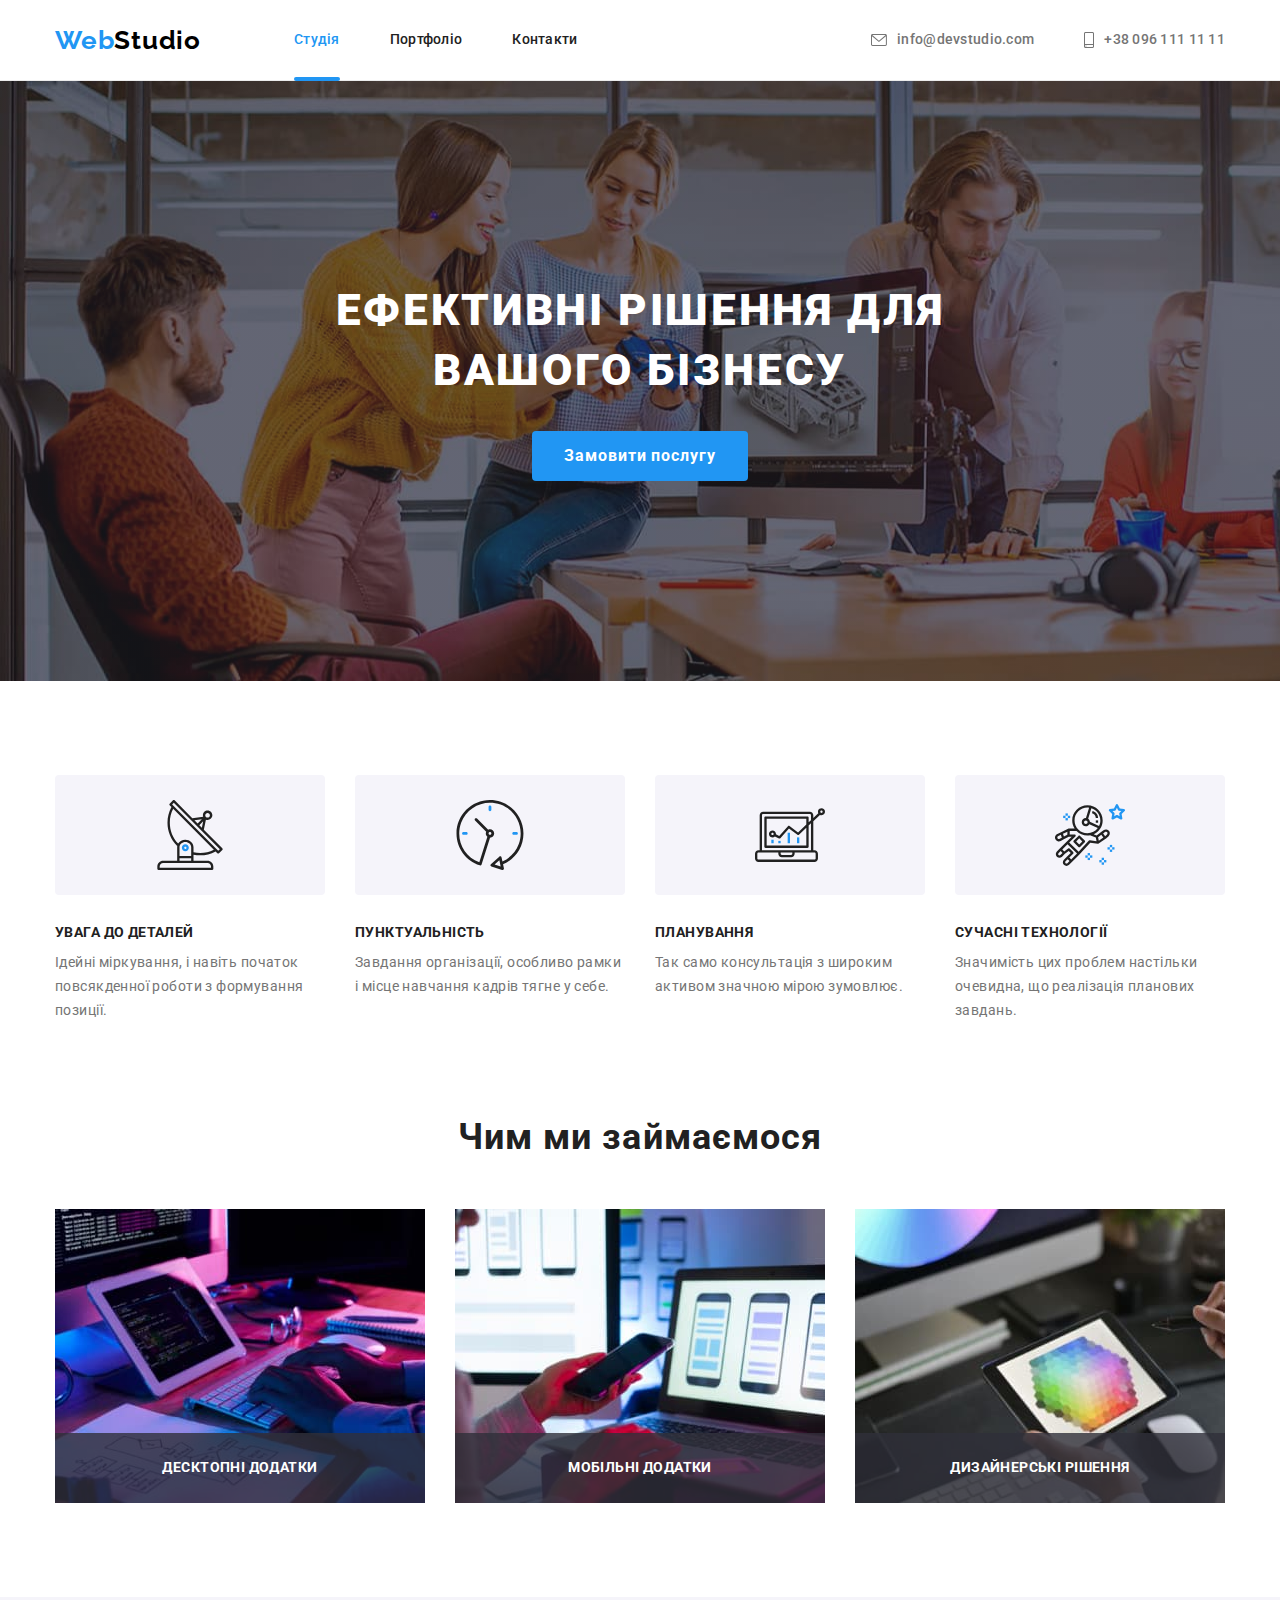
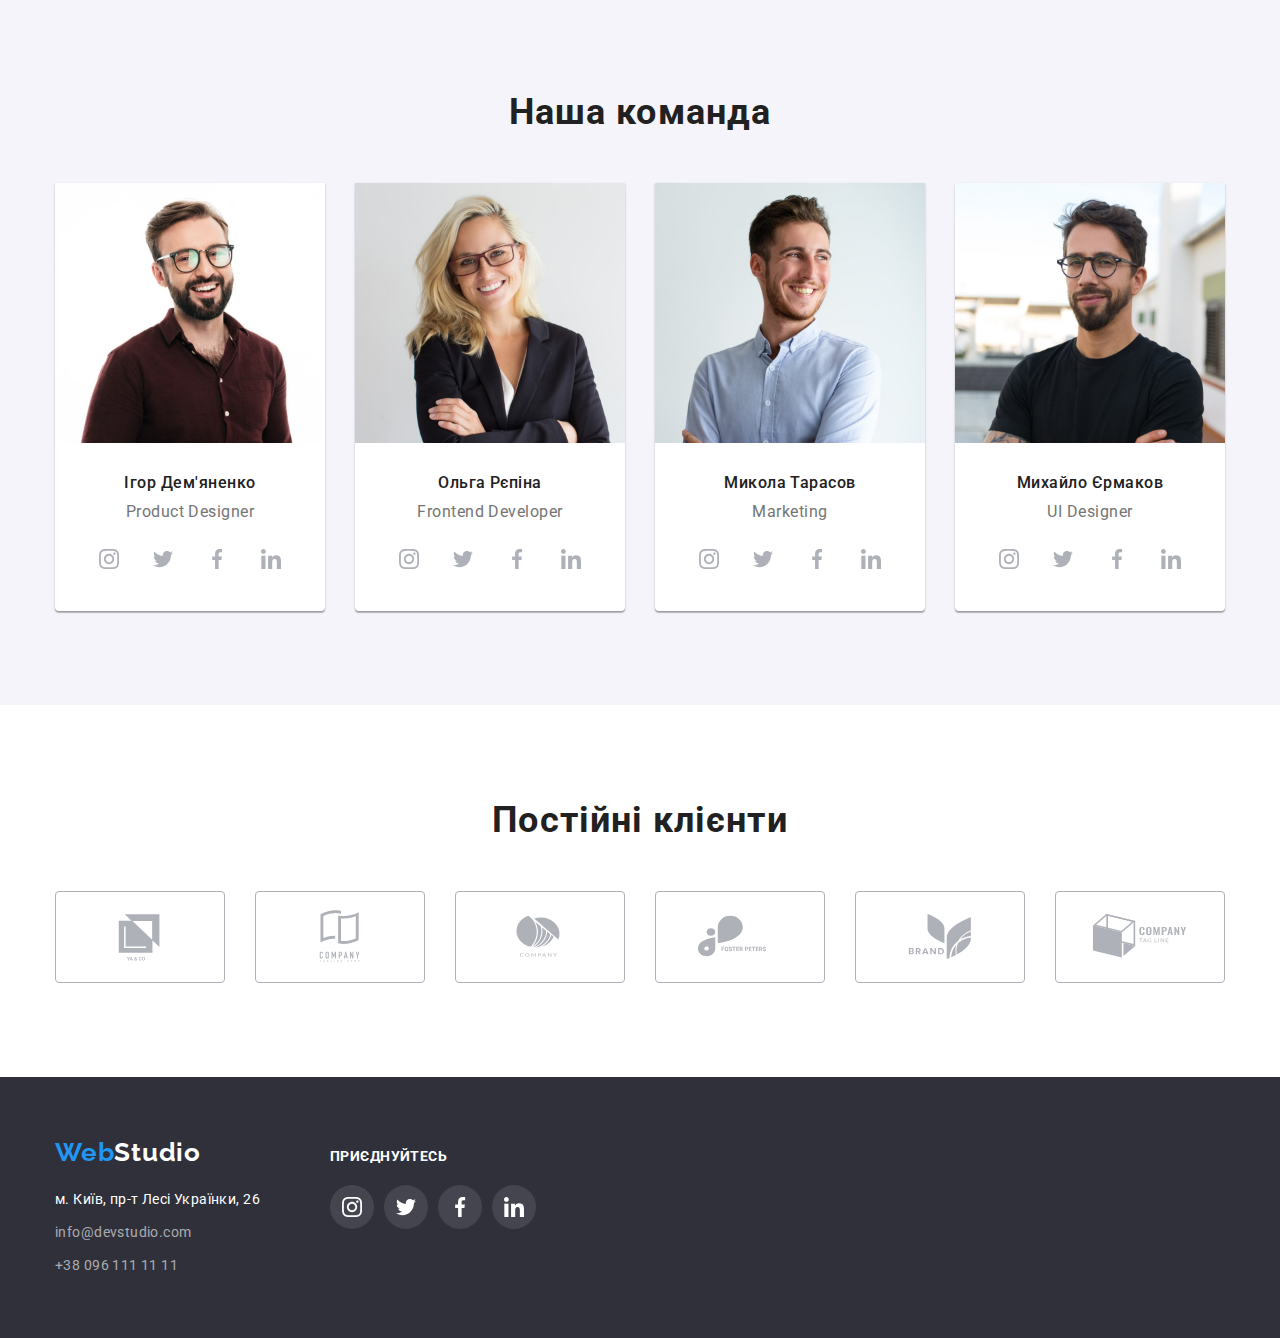
==== index.html @ 8f5ef397 "переведення файлів з 5 в 6" ====
<!DOCTYPE html>
<html lang="uk">
  <head>
    <meta charset="UTF-8" />
    <meta http-equiv="X-UA-Compatible" content="IE=edge" />
    <meta name="viewport" content="width=device-width, initial-scale=1.0" />
    <title>WebStudio</title>
    <link rel="preconnect" href="https://fonts.googleapis.com" />
    <link rel="preconnect" href="https://fonts.gstatic.com" crossorigin />
    <link
      href="https://fonts.googleapis.com/css2?family=Raleway:wght@700&family=Roboto:wght@400;500;700;900&display=swap"
      rel="stylesheet"
    />
    <link
      rel="stylesheet"
      href="https://cdn.jsdelivr.net/npm/modern-normalize@1.1.0/modern-normalize.min.css"
    />
    <link rel="stylesheet" href="./css/styles.css" />
  </head>
  <body>
    <!--header-->
    <header class="page-header">
      <div class="container page-header-container">
        <a class="logo" href="./index.html">
          <span class="logo-part">Web</span>Studio
        </a>
        <nav class="page-navigation">
          <ul class="list menu">
            <li class="menu-item">
              <a class="menu-link link current" href="#Студія">Студія</a>
            </li>
            <li class="menu-item">
              <a class="menu-link link" href="./portfolio.html">Портфоліо</a>
            </li>
            <li class="menu-item">
              <a class="menu-link link" href="#Контакти">Контакти</a>
            </li>
          </ul>
        </nav>
        <ul class="list contact-list">
          <li>
            <a class="contact-link link" href="mailto:info@devstudio.com">
              <svg aria-label="конверт іконка" width="16" height="12">
                <use href="./images/sprite.svg#icon-envelope"></use>
              </svg>
              info@devstudio.com
            </a>
          </li>
          <li>
            <a class="contact-link link" href="tel:+380961111111">
              <svg aria-label="телефон іконка" width="10" height="16">
                <use href="./images/sprite.svg#icon-phone"></use>
              </svg>
              +38 096 111 11 11
            </a>
          </li>
        </ul>
      </div>
    </header>
    <!--main-->
    <main>
      <!--SECTION 1 - Замовити послугу-->
      <section class="main-top">
        <div class="container main-headline">
          <h1 class="headline">
            Ефективні рішення для <br />
            вашого бізнесу
          </h1>
          <button type="button" class="modal-open-btn" data-modal-open>Замовити послугу</button>
        </div>
      </section>
      <!--SECTION 2 - Особливості-->
      <section class="section">
        <div class="container">
          <h2 class="visually-hidden">Особливості</h2>
          <ul class="list features-list">
            <li class="card">
              <div class="features-decor">
                <svg aria-label="іконка антена" width="70" height="70">
                  <use href="./images/sprite.svg#icon-antenna"></use>
                </svg>
              </div>
              <h3 class="features">Увага до деталей</h3>
              <p class="features-description">
                Ідейні міркування, і навіть початок повсякденної роботи з
                формування позиції.
              </p>
            </li>
            <li class="card">
              <div class="features-decor">
                <svg aria-label="іконка годинник" width="70" height="70">
                  <use href="./images/sprite.svg#icon-clock"></use>
                </svg>
              </div>
              <h3 class="features">Пунктуальність</h3>
              <p class="features-description">
                Завдання організації, особливо рамки і місце навчання кадрів
                тягне у себе.
              </p>
            </li>
            <li class="card">
              <div class="features-decor">
                <svg aria-label="іконка діаграма" width="70" height="70">
                  <use href="./images/sprite.svg#icon-diagram"></use>
                </svg>
              </div>
              <h3 class="features">Планування</h3>
              <p class="features-description">
                Так само консультація з широким активом значною мірою зумовлює.
              </p>
            </li>
            <li class="card">
              <div class="features-decor">
                <svg aria-label="іконка астронавт" width="70" height="70">
                  <use href="./images/sprite.svg#icon-astronaut"></use>
                </svg>
              </div>
              <h3 class="features">Сучасні технології</h3>
              <p class="features-description">
                Значимість цих проблем настільки очевидна, що реалізація
                планових завдань.
              </p>
            </li>
          </ul>
        </div>
      </section>
      <!--SECTION 3 - Чим ми займаємося-->
      <section class="about section">
        <div class="container">
          <h2 class="title">Чим ми займаємося</h2>
          <ul class="list working-list">
            <li class="working-img">
                 <img
                src="./images/box1.jpg"
                alt="Руки людини, що набирає код на клавіатурі"
                width="370"
              />
              <p class="about-overlay">Десктопні додатки</p>
            </li>
            <li class="working-img">
                <img
                src="./images/box2.jpg"
                alt="Дівчина дизайнує мобільний застосунок"
                width="370"
              />
              <p class="about-overlay">Мобільні додатки</p>
            </li>
            <li class="working-img">
                <img
                src="./images/box3.jpg"
                alt="На планшеті зображене спектрове коло"
                width="370"
              />
              <p class="about-overlay">Дизайнерські рішення</p>
            </li>
          </ul>
        </div>
      </section>
      <!--SECTION 4 - Наша команда-->
      <section class="section member-header">
        <div class="container">
          <h2 class="title">Наша команда</h2>
          <ul class="list member-list">
            <li class="member-list-card">
              <img
                class="member-foto"
                src="./images/team1.jpg"
                alt="Молодий усміхнений чоловік в окулярах"
                width="270"
              />
              <div class="container-text">
                <h3 class="member-name">Ігор Дем'яненко</h3>
                <p lang="en" class="team-position">Product Designer</p>
                <ul class="social-list list">
                <li class="social-list-item">
                  <a href="" class="social-list-link">
                    <svg
                      lang="en"
                      aria-label="instagram icon"
                      width="20" height="20"
                    >
                      <use href="./images/sprite.svg#icon-instagram"></use>
                    </svg>
                  </a>
                </li>
                <li class="social-list-item">
                  <a href="" class="social-list-link">
                    <svg
                      lang="en"
                      aria-label="twitter icon"
                      width="20" height="20"
                    >
                      <use href="./images/sprite.svg#icon-twitter"></use>
                    </svg>
                  </a>
                </li>
                <li class="social-list-item">
                  <a href="" class="social-list-link">
                    <svg
                      lang="en"
                      aria-label="facebook icon"
                      width="20" height="20"
                    >
                      <use href="./images/sprite.svg#icon-facebook"></use>
                    </svg>
                  </a>
                </li>
                <li class="social-list-item">
                  <a href="" class="social-list-link">
                    <svg
                      lang="en"
                      aria-label="linkedin icon"
                      width="20" height="20"
                    >
                      <use href="./images/sprite.svg#icon-linkedin"></use>
                    </svg>
                  </a>
                </li>
              </ul>
              </div>
            </li>
            <li class="member-list-card">
              <img
                class="member-foto"
                src="./images/team2.jpg"
                alt="Молода усміхнена жінка-блондинка в окулярах"
                width="270"
              />
              <div class="container-text">
                <h3 class="member-name">Ольга Рєпіна</h3>
                <p lang="en" class="team-position">Frontend Developer</p>
                <ul class="social-list list">
                <li class="social-list-item">
                  <a href="" class="social-list-link">
                    <svg
                      lang="en"
                      aria-label="instagram icon"
                      width="20" height="20"
                    >
                      <use href="./images/sprite.svg#icon-instagram"></use>
                    </svg>
                  </a>
                </li>
                <li class="social-list-item">
                  <a href="" class="social-list-link">
                    <svg
                      lang="en"
                      aria-label="twitter icon"
                      width="20" height="20"
                    >
                      <use href="./images/sprite.svg#icon-twitter"></use>
                    </svg>
                  </a>
                </li>
                <li class="social-list-item">
                  <a href="" class="social-list-link">
                    <svg
                      lang="en"
                      aria-label="facebook icon"
                      width="20" height="20"
                    >
                      <use href="./images/sprite.svg#icon-facebook"></use>
                    </svg>
                  </a>
                </li>
                <li class="social-list-item">
                  <a href="" class="social-list-link">
                    <svg
                      lang="en"
                      aria-label="linkedin icon"
                      width="20" height="20"
                    >
                      <use href="./images/sprite.svg#icon-linkedin"></use>
                    </svg>
                  </a>
                </li>
              </ul>
              </div>
            </li>
            <li class="member-list-card">
              <img
                class="member-foto"
                src="./images/team3.jpg"
                alt="Молодий усміхнений чоловік у блакинтій сорочці"
                width="270"
              />
              <div class="container-text">
                <h3 class="member-name">Микола Тарасов</h3>
                <p lang="en" class="team-position">Marketing</p>
                <ul class="social-list list">
                   <li class="social-list-item">
                       <a href="" class="social-list-link">
                         <svg
                            lang="en"
                           aria-label="instagram icon"
                           width="20" height="20""
                           >
                             <use href="./images/sprite.svg#icon-instagram"></use>
                        </svg>
                       </a>
                     </li>
                    <li class="social-list-item">
                       <a href="" class="social-list-link">
                         <svg
                           lang="en"
                           aria-label="twitter icon"
                           width="20" height="20"
                           >
                             <use href="./images/sprite.svg#icon-twitter"></use>
                         </svg>
                       </a>
                     </li>
                     <li class="social-list-item">
                         <a href="" class="social-list-link">
                             <svg
                                 lang="en"
                                 aria-label="facebook icon"
                                 width="20" height="20"
                                 >
                                  <use href="./images/sprite.svg#icon-facebook"></use>
                              </svg>
                           </a>
                     </li>
                     <li class="social-list-item">
                         <a href="" class="social-list-link">
                             <svg
                               lang="en"
                               aria-label="linkedin icon"
                               width="20" height="20"
                               >
                                 <use href="./images/sprite.svg#icon-linkedin"></use>
                            </svg>
                         </a>
                     </li>
                </ul>
              </div>
            </li>
            <li class="member-list-card">
              <img
                class="member-foto"
                src="./images/team4.jpg"
                alt="Молодий чоловік в окуляраз та чорній футболці"
                width="270"
              />
              <div class="container-text">
                <h3 class="member-name">Михайло Єрмаков</h3>
                <p lang="en" class="team-position">UI Designer</p>
                <ul class="social-list list">
                <li class="social-list-item">
                  <a href="" class="social-list-link">
                    <svg
                      lang="en"
                      aria-label="instagram icon"
                      width="20" height="20"
                    >
                      <use href="./images/sprite.svg#icon-instagram"></use>
                    </svg>
                  </a>
                </li>
                <li class="social-list-item">
                  <a href="" class="social-list-link">
                    <svg
                      lang="en"
                      aria-label="twitter icon"
                      width="20" height="20"
                    >
                      <use href="./images/sprite.svg#icon-twitter"></use>
                    </svg>
                  </a>
                </li>
                <li class="social-list-item">
                  <a href="" class="social-list-link">
                    <svg
                      lang="en"
                      aria-label="facebook icon"
                      width="20" height="20"
                    >
                      <use href="./images/sprite.svg#icon-facebook"></use>
                    </svg>
                  </a>
                </li>
                <li class="social-list-item">
                  <a href="" class="social-list-link">
                    <svg
                      lang="en"
                      aria-label="linkedin icon"
                      width="20" height="20"
                    >
                      <use href="./images/sprite.svg#icon-linkedin"></use>
                    </svg>
                  </a>
                </li>
                </ul>
              </div>
            </li>
          </ul>
        </div>
      </section>
      <!--SECTION 5 - Постійні клієнти-->
      <section class="section">
        <div class="container">
          <h2 class="title">Постійні клієнти</h2>
          <ul class="client-list list">
            <li class="client-list-item">
              <a href="" class="client-list-link">
                <svg lang="en" aria-label="logo ya&co company" width="106" height="60">
                  <use href="./images/sprite.svg#icon-yaco"></use>
                </svg>
              </a>
            </li>
            <li class="client-list-item">
              <a href="" class="client-list-link">
                <svg lang="en" aria-label="logo company tagline here" width="106" height="60">
                  <use href="./images/sprite.svg#icon-company_tag"></use>
                </svg>
              </a>
            </li>
            <li class="client-list-item">
              <a href="" class="client-list-link">
                <svg lang="en" aria-label="logo company" width="106" height="60">
                  <use href="./images/sprite.svg#icon-company"></use>
                </svg>
              </a>
            </li>
            <li class="client-list-item">
              <a href="" class="client-list-link">
                <svg lang="en" aria-label="logo foster peters" width="106" height="60">
                  <use href="./images/sprite.svg#icon-foster"></use>
                </svg>
              </a>
            </li>
            <li class="client-list-item">
              <a href="" class="client-list-link">
                <svg lang="en" aria-label="logo brand" width="106" height="60">
                  <use href="./images/sprite.svg#icon-brand"></use>
                </svg>
              </a>
            </li>
            <li class="client-list-item">
              <a href="" class="client-list-link">
                <svg lang="en" aria-label="logo company tag line" width="106" height="60">
                  <use href="./images/sprite.svg#icon-tag_line"></use>
                </svg>
              </a>
            </li>
          </ul>
        </div>
      </section>
    </main>
    <!--footer-->
    <footer class="page-bottom">
      <div class="container bottom-box">
        <div class="footer-left">
        <a class="bottom-logo" href="./index.html">
          <span class="bottom-logo-part">Web</span>Studio
        </a>
        <address>
          <ul class="list">
            <li class="retreat">
              <a
                class="map-point bottom-link"
                href="https://goo.gl/maps/6KuGbbGbc5p562526"
                target="_blank"
                rel="nooperer norefferer nofollow"
              >
                м. Київ, пр-т Лесі Українки, 26
              </a>
            </li>
            <li class="retreat">
              <a
                class="bottom-contact-mail bottom-link"
                href="mailto:info@devstudio.com"
              >
                info@devstudio.com
              </a>
            </li>
            <li class="retreat">
              <a
                class="bottom-phone-number bottom-link"
                href="tel:+380961111111"
              >
                +38 096 111 11 11
              </a>
              </div>
              <div class="join-container">
                <h3 class="join">Приєднуйтесь</h3>
                <ul class="social-list list">
                  <li class="social-list-item">
                    <a href="" class="social-list-link-join">
                      <svg
                        lang="en"
                        aria-label="instagram icon"
                        width="20" height="20"
                      >
                        <use href="./images/sprite.svg#icon-instagram"></use>
                      </svg>
                    </a>
                  </li>
                  <li class="social-list-item">
                    <a href="" class="social-list-link-join">
                      <svg
                        lang="en"
                        aria-label="twitter icon"
                        width="20" height="20"
                      >
                        <use href="./images/sprite.svg#icon-twitter"></use>
                      </svg>
                    </a>
                  </li>
                  <li class="social-list-item">
                    <a href="" class="social-list-link-join">
                      <svg
                        lang="en"
                        aria-label="facebook icon"
                        width="20" height="20"
                      >
                        <use href="./images/sprite.svg#icon-facebook"></use>
                      </svg>
                    </a>
                  </li>
                  <li class="social-list-item">
                    <a href="" class="social-list-link-join">
                      <svg
                        lang="en"
                        aria-label="linkedin icon"
                        width="20" height="20"
                      >
                        <use href="./images/sprite.svg#icon-linkedin"></use>
                      </svg>
                    </a>
                  </li>
                </ul>
              </div>
            </li>
          </ul>
        </address>
      </div>
    </footer>

    <div class="backdrop is-hidden" data-modal>
            <div class="modal">
                <button type="button" class="modal-close-btn" data-modal-close>
                    <svg class="modal-close-icon" width="18" height="18">
                        <use href="./images/sprite.svg#icon-close-cross"></use>
                    </svg>
                </button>
            </div>
        </div>
        
        <script src="./js/modal.js"></script>
  </body>
</html>
---- css/styles.css ----
:root {
  --transition-dur-and-func: 250ms cubic-bezier(0.4, 0, 0.2, 1);
  --accent-color: #2196f3;
}

a {
  text-decoration: none;
}

.list {
  list-style: none;
}

.link {
  text-decoration: none;
}

.title {
  font-weight: 700;
  font-size: 36px;
  line-height: 1.17;
  text-align: center;
  letter-spacing: 0.03em;
  margin-bottom: 50px;
}

address {
  font-style: normal;
}

button {
  cursor: pointer;
}

img {
  display: block;
}
h1,
h2,
h3,
h4,
p {
  margin-top: 0;
  margin-bottom: 0;
}

ul,
ol {
  margin-top: 0;
  margin-bottom: 0;
  padding-left: 0;
}

body {
  font-family: "Roboto", sans-serif;
  color: #212121;
}

.container {
  width: 1200px;
  margin-left: auto;
  margin-right: auto;
  padding-left: 15px;
  padding-right: 15px;
}

.section {
  padding-top: 94px;
  padding-bottom: 94px;
}
/*===================HEADER===================*/
.page-header {
  border-bottom: 1px solid #ececec;
}

.page-header-container {
  display: flex;
  align-items: center;
}

.logo {
  color: #000000;
  margin-right: 93px;
}

.logo-part {
  color: #2196f3;
}

.logo,
.logo-part {
  font-family: "Raleway", sans-serif;
  font-weight: 700;
  font-size: 26px;
  line-height: 1.19;
  letter-spacing: 0.03em;
}

.menu {
  display: flex;
  column-gap: 50px;
  margin-left: auto;
}

.menu-link {
  display: inline-block;
  font-weight: 500;
  font-size: 14px;
  line-height: 1.14;
  letter-spacing: 0.02em;
  color: #212121;
  padding-top: 32px;
  padding-bottom: 32px;
  transition: color var(--transition-dur-and-func);
}

.menu-item {
  position: relative;
}

.menu-link:hover,
.menu-link:focus,
.menu-link:active {
  color: var(--accent-color);
}

.menu-link.current::after {
  content: "";
  position: absolute;
  left: 0;
  bottom: -1px;
  display: block;
  width: 100%;
  height: 4px;
  background-color: var(--accent-color);
  border-radius: 2px;
}

.link.current {
  color: var(--accent-color);
}

.contact-list {
  display: flex;
  column-gap: 50px;
  margin-left: auto;
}

.contact-link {
  display: flex;
  align-items: center;
  justify-content: center;
  font-weight: 500;
  font-size: 14px;
  line-height: 1.14;
  letter-spacing: 0.02em;
  fill: #757575;
  color: #757575;
  column-gap: 10px;
  transition: color var(--transition-dur-and-func),
    fill var(--transition-dur-and-func);
}

.contact-link:hover,
.contact-link:focus {
  color: var(--accent-color);
  fill: var(--accent-color);
}

/*===================/header====================*/
/*====================MAIN======================*/
/*===================SECTION 1==================*/
.main-top {
  background-image: linear-gradient(
      rgba(47, 48, 58, 0.4),
      rgba(47, 48, 58, 0.4)
    ),
    url(../images/bg.jpg);
  background-size: cover;
  max-width: 1600px;
  background-color: #c4c4c4;
  padding-top: 200px;
  padding-bottom: 200px;
  margin: 0 auto;
}

.headline {
  font-weight: 900;
  font-size: 44px;
  line-height: 1.36;
  text-align: center;
  letter-spacing: 0.06em;
  text-transform: uppercase;
  margin-bottom: 30px;
  color: #ffffff;
}

/*buttom*/
.modal-open-btn {
  font-family: "Roboto", sans-serif;
  font-weight: 700;
  font-size: 16px;
  line-height: 1.88;
  letter-spacing: 0.06em;
  padding-left: 32px;
  padding-right: 32px;
  padding-top: 10px;
  padding-bottom: 10px;
  margin: 0 auto;
  border: 0;
  display: block;
  border-radius: 4px;
  box-shadow: (0px 4px 4px rgba(0, 0, 0, 0.25));
  color: #ffffff;
  background-color: #2196f3;
  transition: background-color var(--transition-dur-and-func);
}

.modal-open-btn:hover,
.modal-open-btn:focus {
  background-color: #188ce8;
}
/*===================/section 1==================*/
/*====================SECTION 2==================*/
.features-list {
  display: flex;
  gap: 30px;
}

.features-decor-list {
  display: flex;
  justify-content: center;
  column-gap: 30px;
}

.features-decor {
  display: flex;
  align-items: center;
  justify-content: center;
  height: 120px;
  margin-bottom: 30px;
  background-color: #f5f4fa;
  border-radius: 4px;
}

.card {
  flex-basis: calc((100% - 90px) / 4);
}

.features-top {
  padding-top: 94px;
}

.visually-hidden {
  position: absolute;
  white-space: nowrap;
  width: 1px;
  height: 1px;
  overflow: hidden;
  border: 0;
  padding: 0;
  clip: rect(0 0 0 0);
  clip-path: inset(50%);
  margin: -1px;
}

.features {
  font-weight: 700;
  font-size: 14px;
  line-height: 1.14;
  letter-spacing: 0.03em;
  text-transform: uppercase;
  margin-bottom: 10px;
}

.features-description {
  font-size: 14px;
  line-height: 1.71;
  letter-spacing: 0.03em;
  color: #757575;
}
/*===================/section 2==================*/
/*====================section 3==================*/

.working-list {
  display: flex;
  gap: 30px;
}

.working-img {
  position: relative;
  flex-basis: calc(100% / 3 - 30px);
}

.section.about {
  padding-top: 0;
}

.about-overlay {
  display: flex;
  justify-content: center;
  align-items: center;
  height: 70px;
  font-weight: 700;
  font-size: 14px;
  line-height: 1.14;
  text-align: center;
  letter-spacing: 0.03em;
  text-transform: uppercase;
  color: #ffffff;
  background-color: rgba(47, 48, 58, 0.8);
  position: absolute;
  width: 100%;
  bottom: 0;
  left: 0;
}
/*===================/section 3==================*/
/*====================SECTION 4==================*/
.member-header {
  background-color: #f5f4fa;
}

.member-list {
  display: flex;
  flex-wrap: wrap;
  gap: 30px;
}

.member-list-card {
  flex-basis: calc((100% - 90px) / 4);
  background-color: #ffffff;
  border-radius: 0px 0px 4px 4px;
  box-shadow: 0px 1px 3px rgba(0, 0, 0, 0.12), 0px 1px 1px rgba(0, 0, 0, 0.14),
    0px 2px 1px rgba(0, 0, 0, 0.2);
}

.container-text {
  padding-top: 30px;
  padding-bottom: 30px;
}

.member-name {
  font-weight: 500;
  font-size: 16px;
  line-height: 1.19;
  text-align: center;
  letter-spacing: 0.03em;
  margin-bottom: 10px;
}

.team-position {
  font-size: 16px;
  line-height: 1.19;
  text-align: center;
  letter-spacing: 0.03em;
  color: #757575;
  margin-bottom: 16px;
}

.social-list {
  display: flex;
  justify-content: center;
  column-gap: 10px;
}

.social-list-link {
  display: flex;
  align-items: center;
  justify-content: center;
  width: 44px;
  height: 44px;
  border-radius: 50%;
  fill: #afb1b8;
  transition: background-color var(--transition-dur-and-func),
    fill var(--transition-dur-and-func);
}

.social-list-link:hover,
.social-list-link:focus {
  background-color: var(--accent-color);
  fill: #ffffff;
}

/*===================/section 4==================*/
/*====================SECTION 5==================*/
.client-list {
  display: flex;
  justify-content: center;
  column-gap: 30px;
}

.client-list-link {
  display: flex;
  align-items: center;
  justify-content: center;
  height: 92px;
  border: 1px solid #afb1b8;
  border-radius: 4px;
  fill: #afb1b8;
  transition: border-color var(--transition-dur-and-func),
    fill var(--transition-dur-and-func);
}

.client-list-link:hover,
.client-list-link:focus {
  border-color: var(--accent-color);
  fill: var(--accent-color);
}

.client-list-item {
  flex-basis: calc((100% - 30px * 5) / 6);
}

/*===================/section 5==================*/
/*=====================/main====================*/
/*====================FOOTER====================*/
.page-bottom {
  padding-top: 60px;
  padding-bottom: 60px;
  background-color: #2f303a;
}

.bottom-box {
  display: flex;
  align-items: baseline;
  column-gap: 70px;
}

.footer-left {
  display: flex;
  flex-direction: column;
}

.bottom-logo {
  color: #ffffff;
  margin-bottom: 20px;
}

.bottom-logo-part {
  color: #2196f3;
}

.bottom-logo,
.bottom-logo-part {
  font-family: "Raleway", sans-serif;
  font-weight: 700;
  font-size: 26px;
  line-height: 1.19;
  letter-spacing: 0.03em;
}

.retreat:not(:last-child) {
  margin-bottom: 9px;
}

.map-point {
  font-size: 14px;
  line-height: 1.71;
  letter-spacing: 0.03em;
  color: #ffffff;
}

.bottom-contact-mail {
  font-size: 14px;
  line-height: 1.71;
  letter-spacing: 0.03em;
  color: rgb(255, 255, 255, 60%);
}

.bottom-phone-number {
  font-size: 14px;
  line-height: 1.71;
  letter-spacing: 0.03em;
  color: rgb(255, 255, 255, 60%);
}

.bottom-link {
  transition: color var(--transition-dur-and-func);
}

.bottom-link:hover,
.bottom-link:focus {
  color: var(--accent-color);
}

.join-container {
  display: flex;
  flex-direction: column;
}

.join {
  font-family: "Roboto";
  font-weight: 700;
  font-size: 14px;
  line-height: 1.14;
  letter-spacing: 0.03em;
  text-transform: uppercase;
  color: #ffffff;
  margin-bottom: 20px;
}

.social-list-link-join {
  display: flex;
  align-items: center;
  justify-content: center;
  width: 44px;
  height: 44px;
  border-radius: 50%;
  background: rgba(255, 255, 255, 0.1);
  fill: #ffffff;
  transition: background-color var(--transition-dur-and-func);
}

.social-list-link-join:hover,
.social-list-link-join:focus {
  background-color: var(--accent-color);
}

/*======================/footer==================*/

/*=====================PORTFOLIO=================*/
.portfolio-header {
  padding-top: 70px;
  padding-bottom: 94px;
}

/*======================FILTERS===================*/
.filter-btn.active {
  background-color: var(--accent-color);
  color: #ffffff;
  box-shadow: 0px 3px 1px rgba(0, 0, 0, 0.1), 0px 1px 2px rgba(0, 0, 0, 0.08),
    0px 2px 2px rgba(0, 0, 0, 0.12);
}

.button-list {
  margin-bottom: 50px;
  display: flex;
  justify-content: center;
  gap: 8px;
}

.filter-btn {
  font-family: "Roboto", sans-serif;
  font-weight: 500;
  font-size: 16px;
  line-height: 1.63;
  text-align: center;
  letter-spacing: 0.03em;
  background-color: #f5f4fa;
  border: 0;
  border-radius: 4px;
  padding-top: 6px;
  padding-bottom: 6px;
  padding-left: 22px;
  padding-right: 22px;
  transition: box-shadow var(--transition-dur-and-func),
    color var(--transition-dur-and-func),
    background-color var(--transition-dur-and-func);
}

.filter-btn:hover,
.filter-btn:focus {
  color: #ffffff;
  background-color: var(--accent-color);
  box-shadow: 0px 3px 1px rgba(0, 0, 0, 0.1), 0px 1px 2px rgba(0, 0, 0, 0.08),
    0px 2px 2px rgba(0, 0, 0, 0.12);
}
/*====================/filters===================*/
/*====================PROJECTS===================*/
.projects-list {
  display: flex;
  flex-wrap: wrap;
}

.projects-description {
  position: relative;
  overflow: hidden;
}

.card-projects-link:hover .projects-overlay,
.card-projects-link:focus .projects-overlay {
  transform: translateY(0%);
}

.projects-overlay {
  display: flex;
  justify-content: center;
  align-items: center;
  position: absolute;
  padding-left: 24px;
  padding-right: 24px;
  top: 0;
  left: 0;
  height: 100%;
  width: 100%;
  overflow: auto;
  transform: translateY(100%);
  font-family: "Roboto";
  font-style: normal;
  font-weight: 400;
  font-size: 18px;
  line-height: 1.55;
  letter-spacing: 0.03em;
  background-color: rgba(33, 150, 243, 0.9);
  color: #ffffff;
  transition: transform var(--transition-dur-and-func);
}

.card-projects {
  flex-basis: calc((100% - 60px) / 3);
}

.card-projects:not(:nth-child(3n)) {
  margin-right: 30px;
}

.card-projects:not(:nth-last-child(-n + 3)) {
  margin-bottom: 30px;
}

.card-projects-link {
  display: block;
  transition: box-shadow var(--transition-dur-and-func);
}

.card-projects-link:hover,
.card-projects-link:focus {
  box-shadow: 0px 1px 1px rgba(0, 0, 0, 0.12), 0px 4px 4px rgba(0, 0, 0, 0.06),
    1px 4px 6px rgba(0, 0, 0, 0.16);
}

.border-botton-projects {
  border-right: 1px solid #eeeeee;
  border-left: 1px solid #eeeeee;
  border-bottom: 1px solid #eeeeee;
  padding-top: 20px;
  padding-bottom: 20px;
  padding-left: 24px;
  padding-right: 24px;
}

.projects-name {
  font-family: "Roboto";
  font-style: normal;
  font-weight: 700;
  font-size: 18px;
  line-height: 2;
  letter-spacing: 0.06em;
  margin-bottom: 4px;
  color: #212121;
}

.projects-specification {
  font-size: 16px;
  line-height: 1.88;
  letter-spacing: 0.03em;
  color: #757575;
}
/*=====================/projects=================*/

/*======================MODAL====================*/

.backdrop {
  position: fixed;
  top: 0;
  left: 0;
  z-index: 100;
  width: 100%;
  height: 100%;
  background-color: rgba(0, 0, 0, 0.2);
  transition: opacity 500ms ease, visibility 500ms ease;
}

.modal {
  position: absolute;
  top: 50%;
  left: 50%;
  transform: translate(-50%, -50%);
  width: 528px;
  height: 581px;
  background-color: #ffffff;
  box-shadow: 0px 1px 3px rgba(0, 0, 0, 0.12), 0px 1px 1px rgba(0, 0, 0, 0.14),
    0px 2px 1px rgba(0, 0, 0, 0.2);
  border-radius: 4px;
}

.modal-close-btn {
  display: flex;
  justify-content: center;
  align-items: center;
  position: absolute;
  top: 8px;
  right: 8px;
  width: 30px;
  height: 30px;
  padding: 0;
  background-color: transparent;
  border: 1px solid rgba(0, 0, 0, 0.1);
  border-radius: 50%;
  cursor: pointer;
}

.backdrop.is-hidden {
  opacity: 0;
  visibility: hidden;
  pointer-events: none;
}
/*=====================/modal====================*/
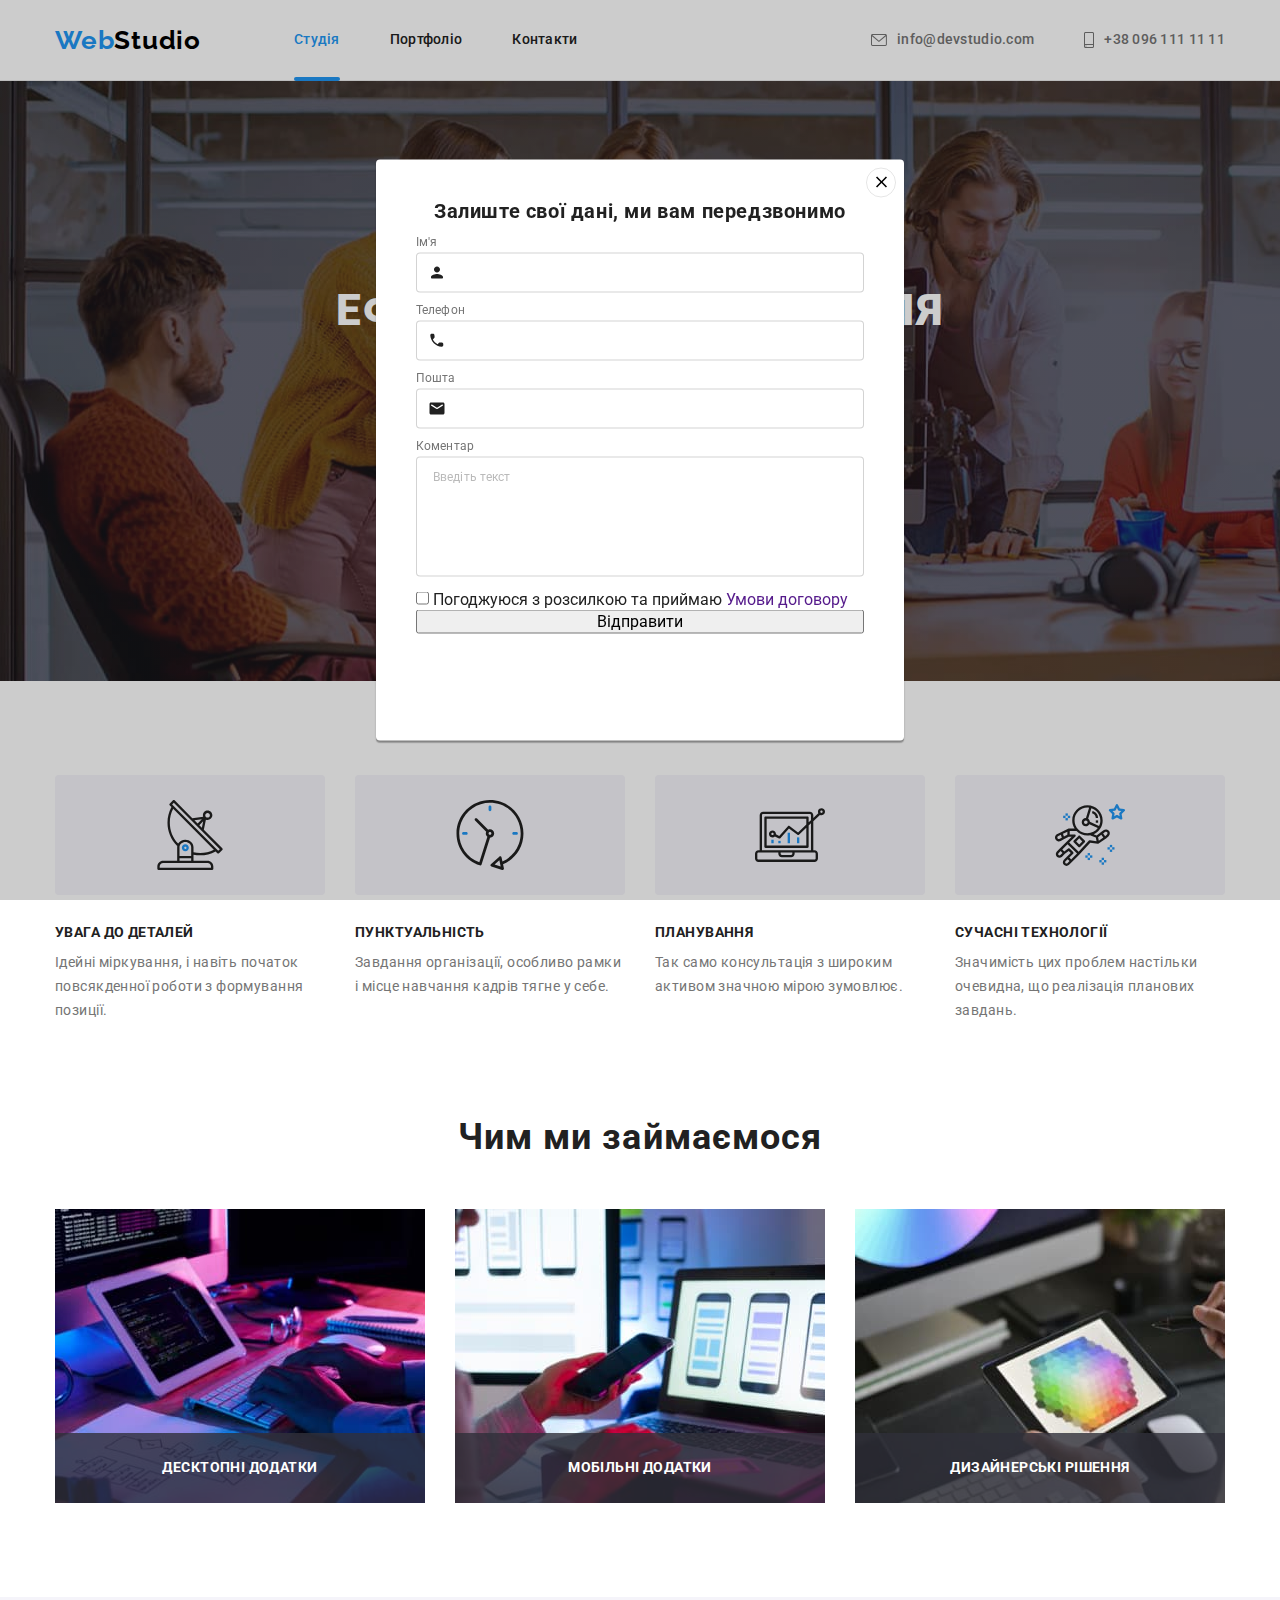
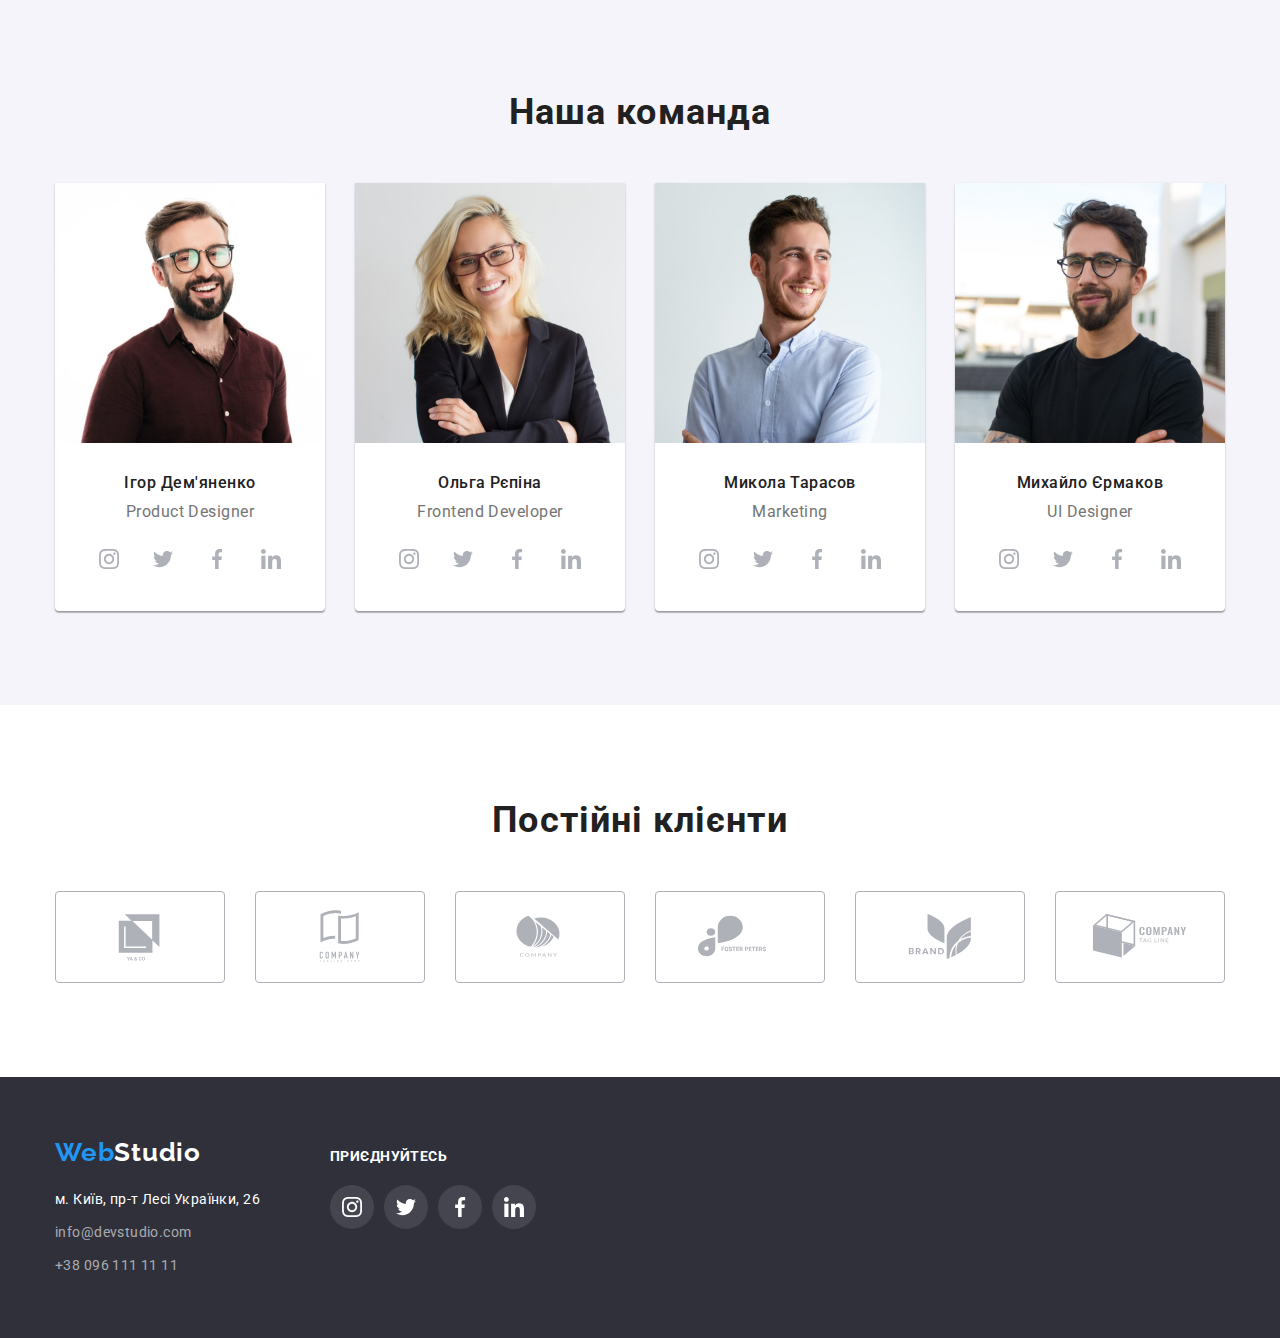
==== commit cdbec671: "робота з модальним вікном" ====
--- a/index.html
+++ b/index.html
@@ -537,13 +537,76 @@
       </div>
     </footer>
 
-    <div class="backdrop is-hidden" data-modal>
+    <!--is-hidden-->
+    <div class="backdrop" data-modal>
             <div class="modal">
                 <button type="button" class="modal-close-btn" data-modal-close>
                     <svg class="modal-close-icon" width="18" height="18">
                         <use href="./images/sprite.svg#icon-close-cross"></use>
                     </svg>
                 </button>
+
+                <p class="modal-form-title">Залиште свої дані, ми вам передзвонимо</p>
+                <form class="modal-form">
+                  <label class="modal-form-field"><span class="modal-form-hint">Ім'я</span>
+                    <span class="modal-form-imput-wrappe">
+                        <input type="text"
+                          class="modal-form-imput"
+                          pattern="[a-zA-Zа-яА-ЯіІїЇ]+"
+                          name="user_name"
+                        />
+                        <svg
+                           class="modal-form-imput-icon"
+                           aria-label="іконка погруддя"
+                           width="18" height="18">
+                             <use href="./images/sprite.svg#icon-person-modal"></use>
+                         </svg>
+                     </span>
+                    
+                  </label>
+                  <label class="modal-form-field"><span class="modal-form-hint">Телефон</span>
+                    <span class="modal-form-imput-wrappe">
+                        <input type="tel"
+                           class="modal-form-imput"
+                           pattern="[0-9]{3}-[0-9]{3}-[0-9]{2}-[0-9]{2}"
+                           title="xxx-xxx-xx-xx"
+                           name="user_phone"
+                         />
+                         <svg
+                           class="modal-form-imput-icon"
+                           aria-label="іконка смартфону"
+                           width="18" height="18">
+                               <use href="./images/sprite.svg#icon-phone-modal"></use>
+                           /svg>
+                     </span>
+                  </label>
+                  <label class="modal-form-field"><span class="modal-form-hint">Пошта</span>
+                    <span class="modal-form-imput-wrappe">
+                         <input type="email"
+                            class="modal-form-imput"
+                            pattern="[a-zA-Z0-9_-]@[a-zA-Z]{0-5}.[a-zA-Z]{2-4}"
+                            name="user_email"
+                          />
+                        <svg
+                           class="modal-form-imput-icon"
+                           aria-label="іконка конверту"
+                           width="18" height="18">
+                               <use href="./images/sprite.svg#icon-email-modal"></use>
+                         </svg>
+                     </span>                   
+                  </label>
+                  <label class="modal-form-field"><span class="modal-form-hint">Коментар</span>
+                    <textarea name="user_message"
+                    placeholder="Введіть текст"
+                    class="modal-form-message"
+                    ></textarea>
+                  </label>
+                  <label class="modal-form-check-field">
+                    <input type="checkbox" class="modal-form-check" name="user_policy" required />
+                    Погоджуюся з розсилкою та приймаю <a href="">Умови договору</a>
+                  </label>
+                  <button type="submit" class="modal-form-submit">Відправити</button>
+                </form>
             </div>
         </div>
         
--- a/css/styles.css
+++ b/css/styles.css
@@ -658,7 +658,7 @@
 }
 /*=====================/projects=================*/
 
-/*======================MODAL====================*/
+/*======================BACKDROP====================*/
 
 .backdrop {
   position: fixed;
@@ -671,6 +671,14 @@
   transition: opacity 500ms ease, visibility 500ms ease;
 }
 
+.backdrop.is-hidden {
+  opacity: 0;
+  visibility: hidden;
+  pointer-events: none;
+}
+
+/*=====================/backdrop====================*/
+/*=====================MODAL WINDOW================*/
 .modal {
   position: absolute;
   top: 50%;
@@ -682,6 +690,7 @@
   box-shadow: 0px 1px 3px rgba(0, 0, 0, 0.12), 0px 1px 1px rgba(0, 0, 0, 0.14),
     0px 2px 1px rgba(0, 0, 0, 0.2);
   border-radius: 4px;
+  padding: 40px;
 }
 
 .modal-close-btn {
@@ -699,10 +708,87 @@
   border-radius: 50%;
   cursor: pointer;
 }
-
-.backdrop.is-hidden {
-  opacity: 0;
-  visibility: hidden;
-  pointer-events: none;
-}
-/*=====================/modal====================*/
+/*=====================/modal window=================*/
+
+/*======================MODAL FORM====================*/
+.modal-form-title {
+  font-weight: 700;
+  font-size: 20px;
+  line-height: 23px;
+  text-align: center;
+  letter-spacing: 0.03em;
+  margin-bottom: 12px;
+}
+
+.modal-form {
+  display: flex;
+  flex-direction: column;
+}
+
+.modal-form-field {
+  margin-bottom: 10px;
+}
+
+.modal-form-imput {
+  width: 100%;
+  height: 40px;
+  border-radius: 4px;
+  border: 1px solid rgba(33, 33, 33, 0.2);
+  padding-left: 42px;
+  transition: border-color var(--transition-dur-and-func);
+}
+
+.modal-form-hint {
+  display: block;
+  font-size: 12px;
+  line-height: 14px;
+  letter-spacing: 0.01em;
+  color: #757575;
+  margin-bottom: 4px;
+}
+
+.modal-form-imput-wrappe {
+  position: relative;
+  display: block;
+}
+
+.modal-form-imput-icon {
+  position: absolute;
+  top: 50%;
+  transform: translateY(-50%);
+  left: 12px;
+  fill: #212121;
+  transition: fill var(--transition-dur-and-func);
+}
+
+.modal-form-imput:focus + .modal-form-imput-icon {
+  fill: var(--accent-color);
+}
+
+.modal-form-imput:focus {
+  outline: none;
+  border-color: var(--accent-color);
+}
+
+.modal-form-message {
+  width: 100%;
+  height: 120px;
+  border-radius: 4px;
+  border: 1px solid rgba(33, 33, 33, 0.2);
+  padding: 12px 16px;
+  resize: none;
+  transition: border-color var(--transition-dur-and-func);
+}
+
+.modal-form-message::placeholder {
+  font-size: 12px;
+  line-height: 14px;
+  letter-spacing: 0.01em;
+  color: rgba(117, 117, 117, 0.5);
+}
+
+.modal-form-message:focus {
+  outline: none;
+  border-color: var(--accent-color);
+}
+/*=====================/modal form====================*/
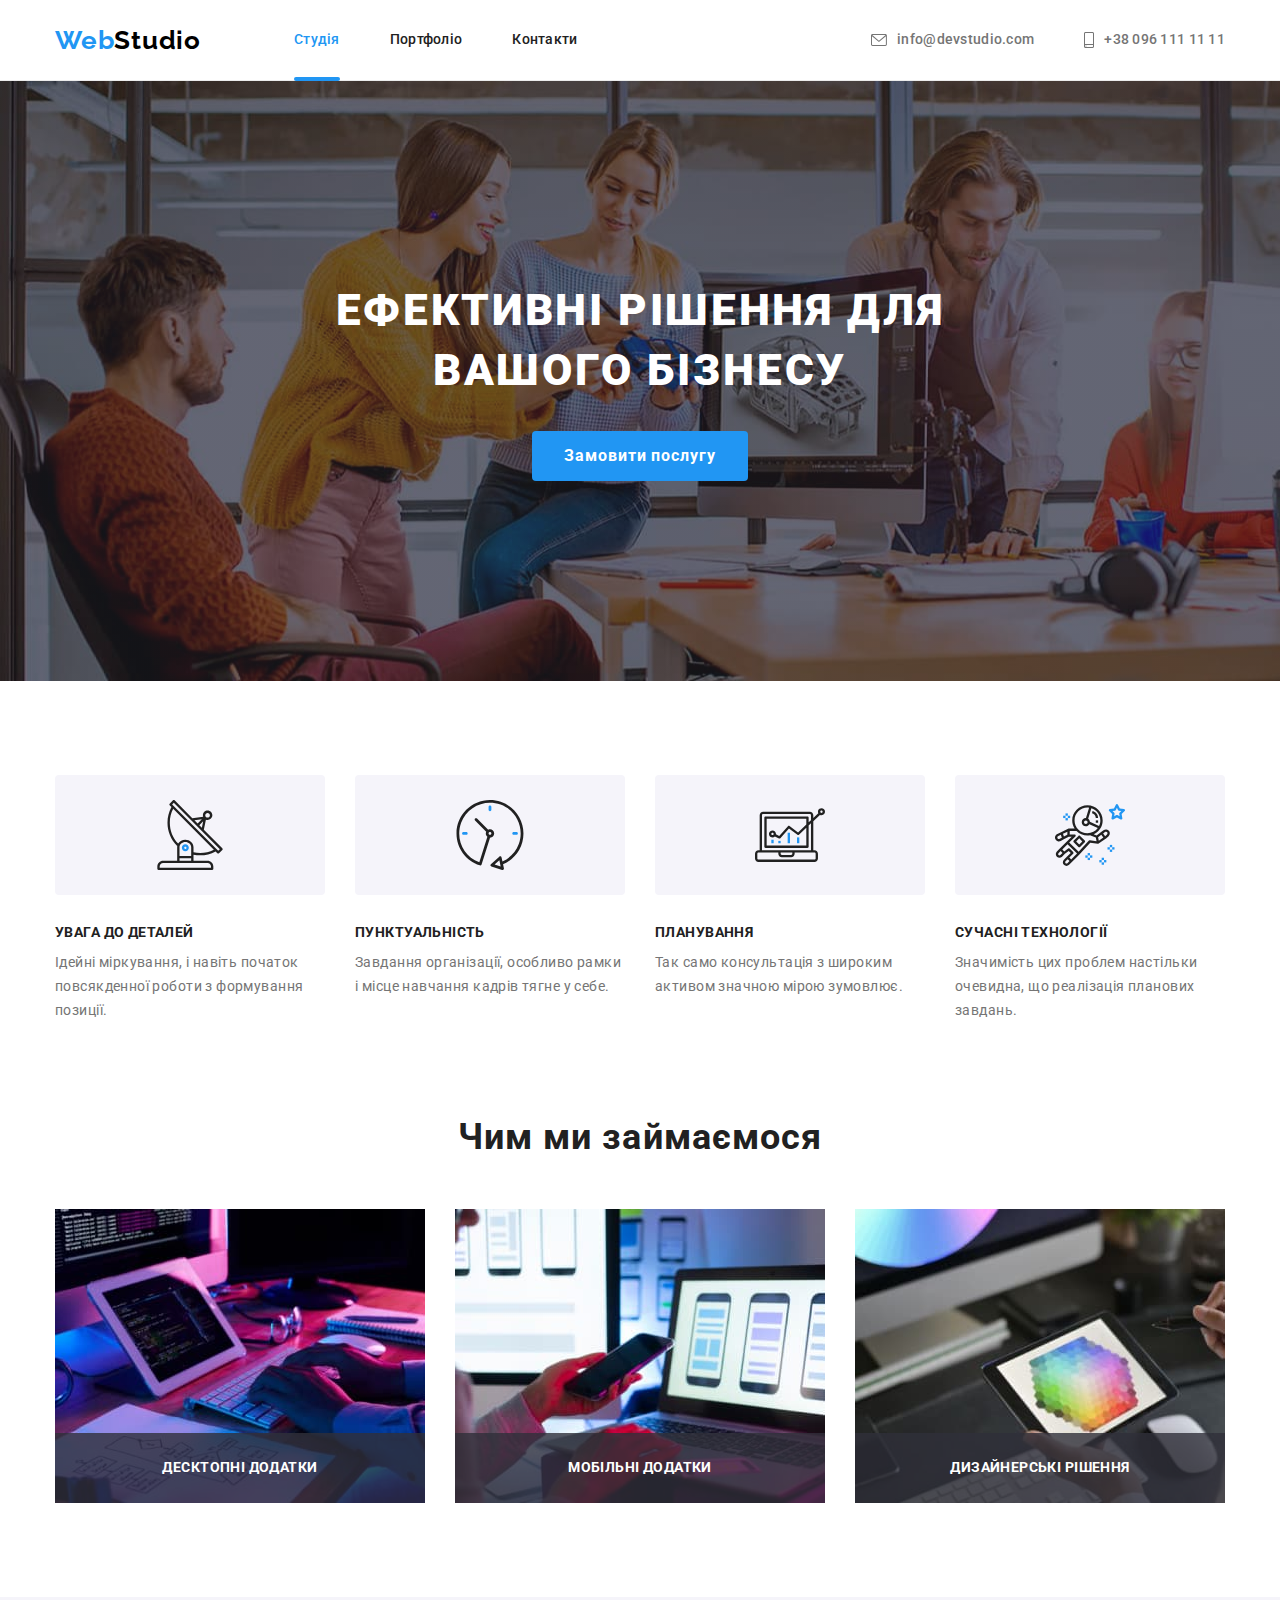
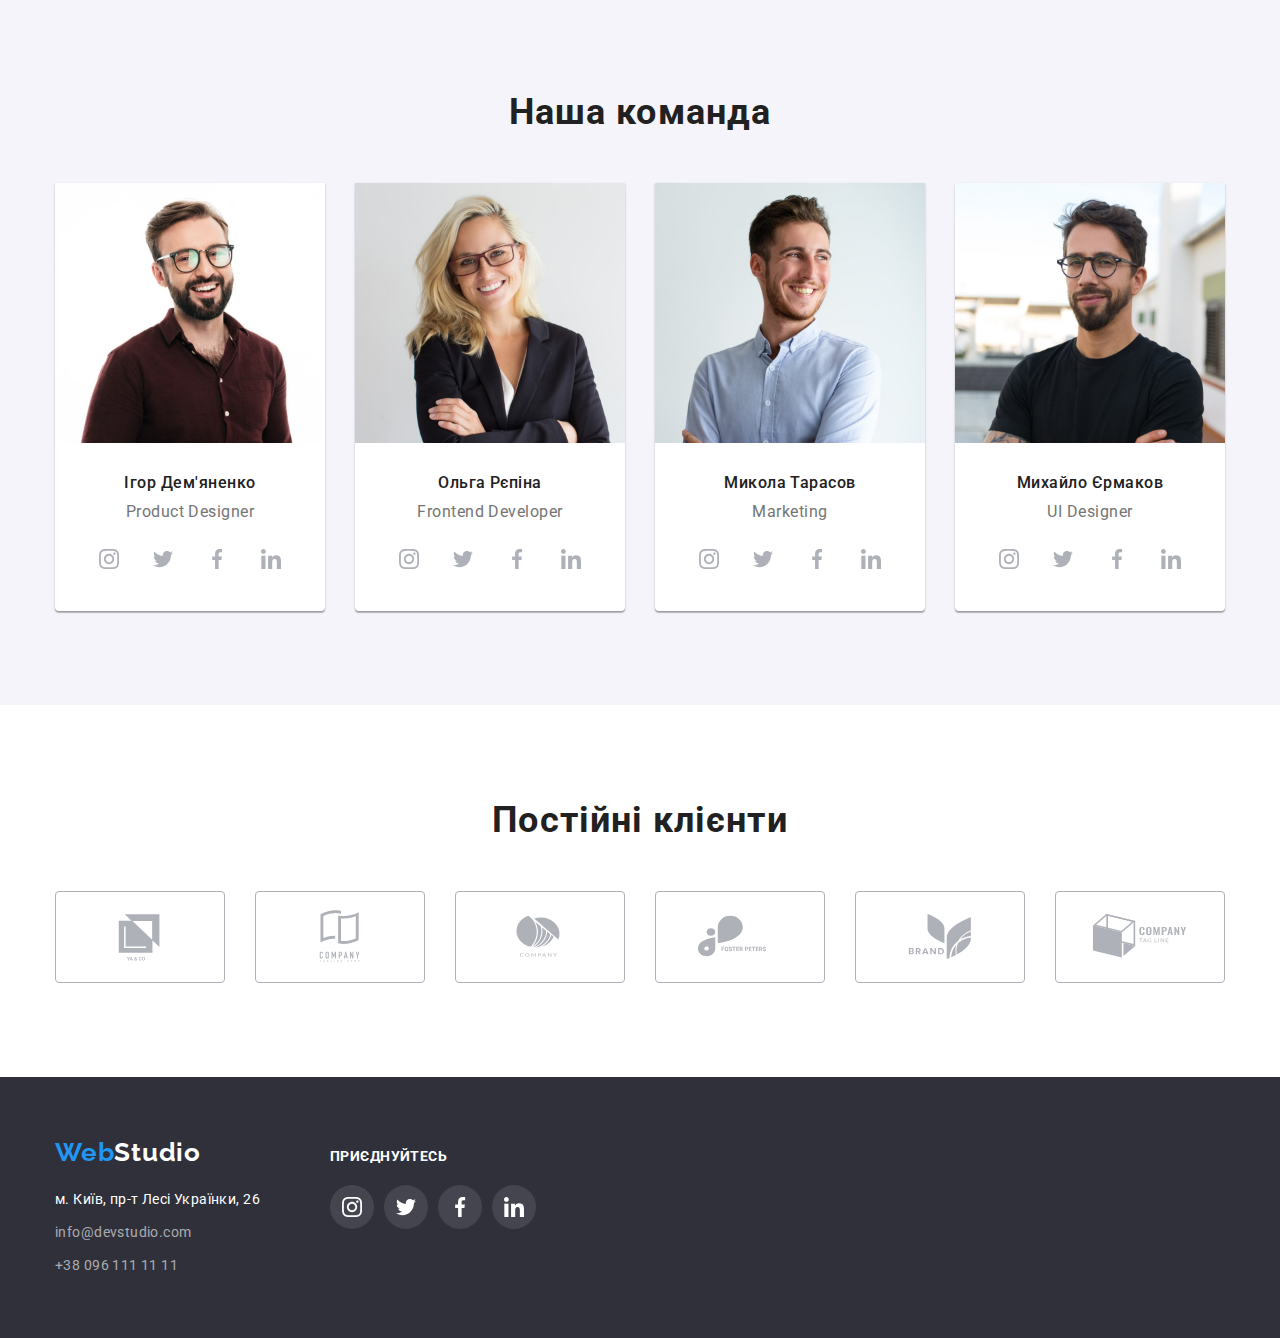
==== commit 1e6a2725: "модальне вікно" ====
--- a/index.html
+++ b/index.html
@@ -537,8 +537,7 @@
       </div>
     </footer>
 
-    <!--is-hidden-->
-    <div class="backdrop" data-modal>
+    <div class="backdrop is-hidden" data-modal>
             <div class="modal">
                 <button type="button" class="modal-close-btn" data-modal-close>
                     <svg class="modal-close-icon" width="18" height="18">
@@ -561,8 +560,7 @@
                            width="18" height="18">
                              <use href="./images/sprite.svg#icon-person-modal"></use>
                          </svg>
-                     </span>
-                    
+                     </span>                    
                   </label>
                   <label class="modal-form-field"><span class="modal-form-hint">Телефон</span>
                     <span class="modal-form-imput-wrappe">
@@ -603,7 +601,10 @@
                   </label>
                   <label class="modal-form-check-field">
                     <input type="checkbox" class="modal-form-check" name="user_policy" required />
-                    Погоджуюся з розсилкою та приймаю <a href="">Умови договору</a>
+                    <svg class="modal-form-own-checkbox" width="16" height="15">
+                      <use class="modal-form-own-checkbox-icon" href="./images/sprite.svg#icon-check"></use>
+                    </svg>
+                    <span class="coordination">Погоджуюся з розсилкою та приймаю</span>&nbsp;<a class="conditions" href="">Умови договору</a>
                   </label>
                   <button type="submit" class="modal-form-submit">Відправити</button>
                 </form>
--- a/css/styles.css
+++ b/css/styles.css
@@ -707,6 +707,12 @@
   border: 1px solid rgba(0, 0, 0, 0.1);
   border-radius: 50%;
   cursor: pointer;
+  transition: fill var(--transition-dur-and-func);
+}
+
+.modal-close-btn:focus,
+.modal-close-btn:hover {
+  fill: var(--accent-color);
 }
 /*=====================/modal window=================*/
 
@@ -730,6 +736,7 @@
 }
 
 .modal-form-imput {
+  cursor: pointer;
   width: 100%;
   height: 40px;
   border-radius: 4px;
@@ -761,16 +768,19 @@
   transition: fill var(--transition-dur-and-func);
 }
 
-.modal-form-imput:focus + .modal-form-imput-icon {
+.modal-form-imput:focus + .modal-form-imput-icon,
+.modal-form-imput:hover + .modal-form-imput-icon {
   fill: var(--accent-color);
 }
 
-.modal-form-imput:focus {
+.modal-form-imput:focus,
+.modal-form-imput:hover {
   outline: none;
   border-color: var(--accent-color);
 }
 
 .modal-form-message {
+  cursor: text;
   width: 100%;
   height: 120px;
   border-radius: 4px;
@@ -787,8 +797,93 @@
   color: rgba(117, 117, 117, 0.5);
 }
 
-.modal-form-message:focus {
+.modal-form-message:focus,
+.modal-form-message:hover {
   outline: none;
   border-color: var(--accent-color);
 }
+
+.modal-form-check-field {
+  display: flex;
+  align-items: center;
+  justify-content: center;
+  margin-top: 20px;
+  margin-bottom: 30px;
+}
+
+.modal-form-check {
+  position: absolute;
+  appearance: none;
+}
+
+.modal-form-own-checkbox {
+  border: 1px solid #212121;
+  border-radius: 2px;
+  fill: #ffffff;
+  cursor: pointer;
+  margin-right: 7px;
+}
+
+.modal-form-own-checkbox-icon {
+  display: none;
+}
+
+.modal-form-check:checked + .modal-form-own-checkbox {
+  background-color: var(--accent-color);
+  border: none;
+}
+
+.modal-form-check:checked
+  + .modal-form-own-checkbox
+  .modal-form-own-checkbox-icon {
+  display: block;
+}
+
+.modal-form-check:focus + .modal-form-own-checkbox,
+.modal-form-check:hover + .modal-form-own-checkbox {
+  box-shadow: 0 0 0 1px rgba(24, 140, 232, 0.8);
+}
+
+.coordination {
+  font-size: 14px;
+  line-height: 24px;
+  letter-spacing: 0.03em;
+  color: #757575;
+}
+
+.conditions {
+  font-size: 14px;
+  line-height: 24px;
+  letter-spacing: 0.03em;
+  text-decoration-line: underline;
+  color: #2196f3;
+}
+
+.modal-form-submit {
+  font-family: "Roboto", sans-serif;
+  font-weight: 700;
+  font-size: 16px;
+  line-height: 1.88;
+  letter-spacing: 0.06em;
+  padding-left: 32px;
+  padding-right: 32px;
+  padding-top: 10px;
+  padding-bottom: 10px;
+  margin: 0 auto;
+  border: 0;
+  display: block;
+  border-radius: 4px;
+  color: #ffffff;
+  background-color: #2196f3;
+  box-shadow: 0px 4px 4px rgba(0, 0, 0, 0.15);
+  transition: background-color var(--transition-dur-and-func),
+    box-shadow var(--transition-dur-and-func);
+}
+
+.modal-form-submit:focus,
+.modal-form-submit:hover {
+  background-color: #188ce8;
+  box-shadow: 0px 4px 4px rgba(0, 0, 0, 0.15);
+}
+
 /*=====================/modal form====================*/
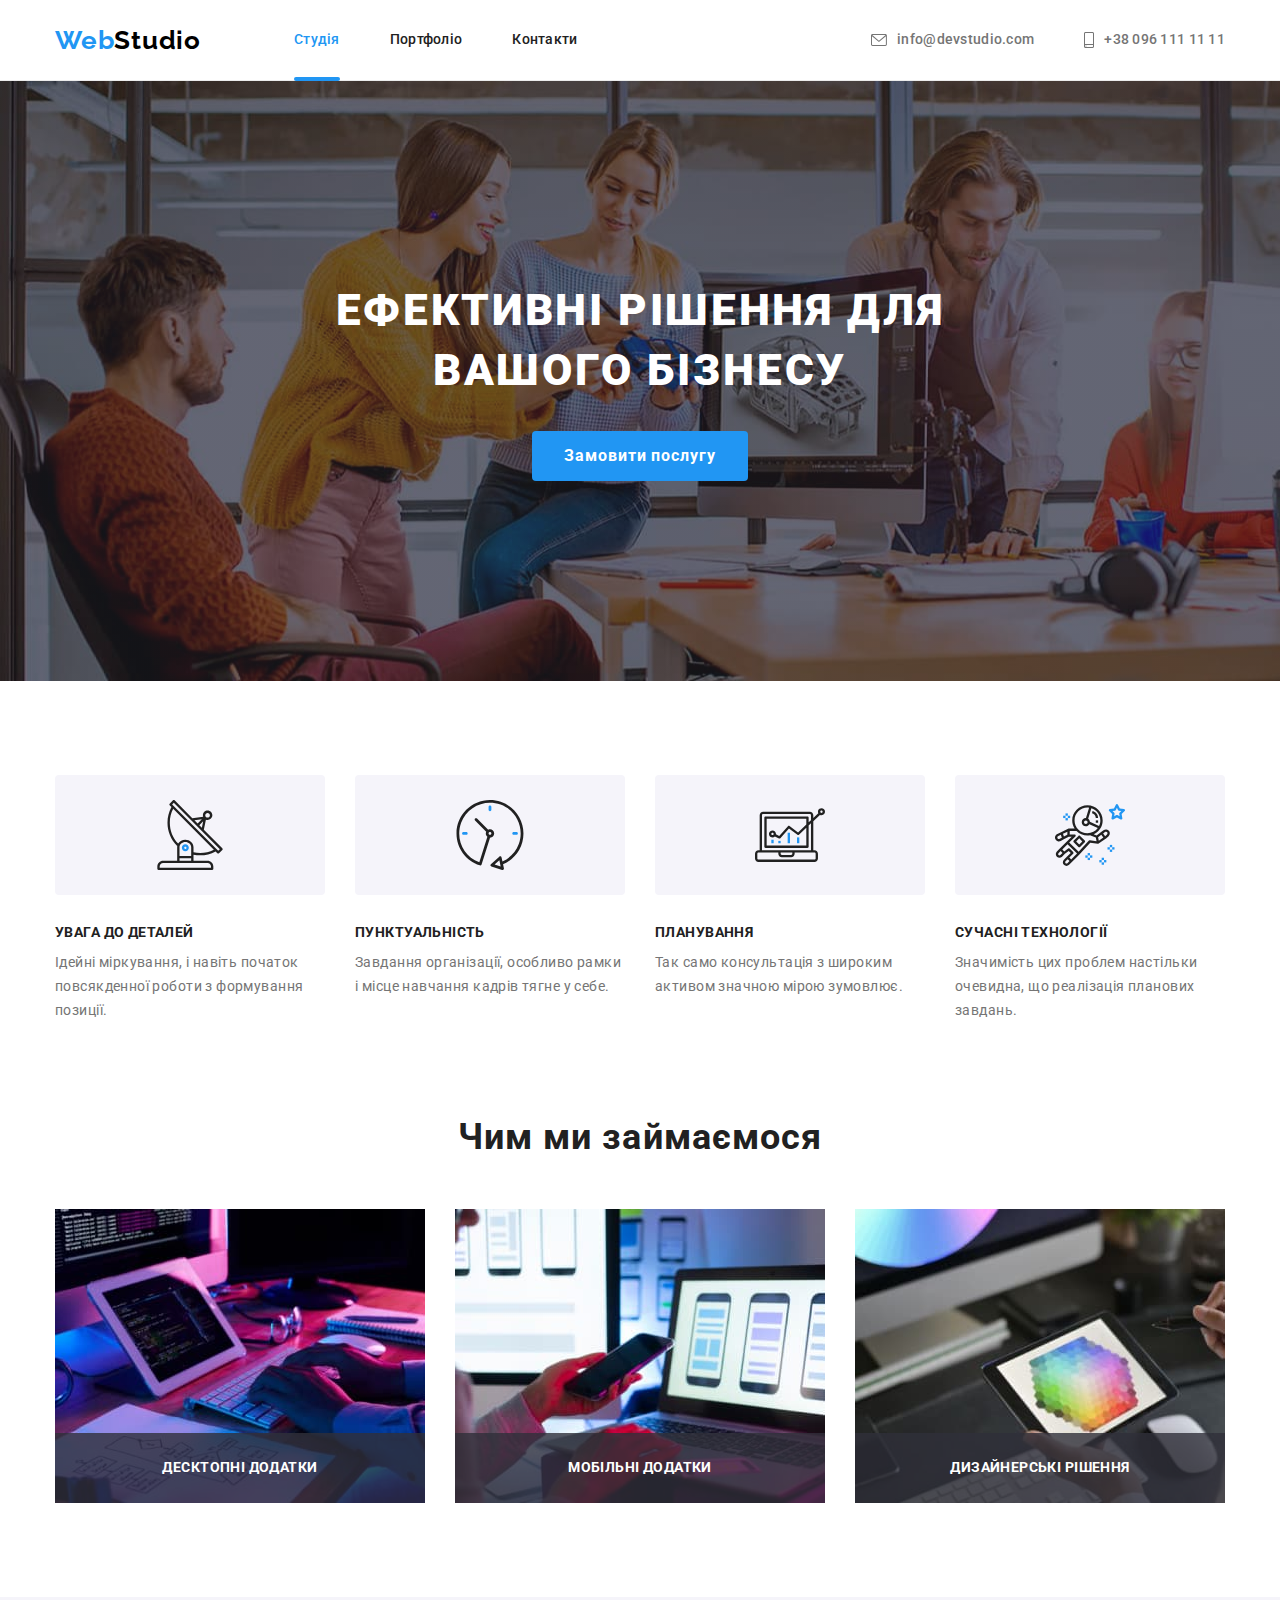
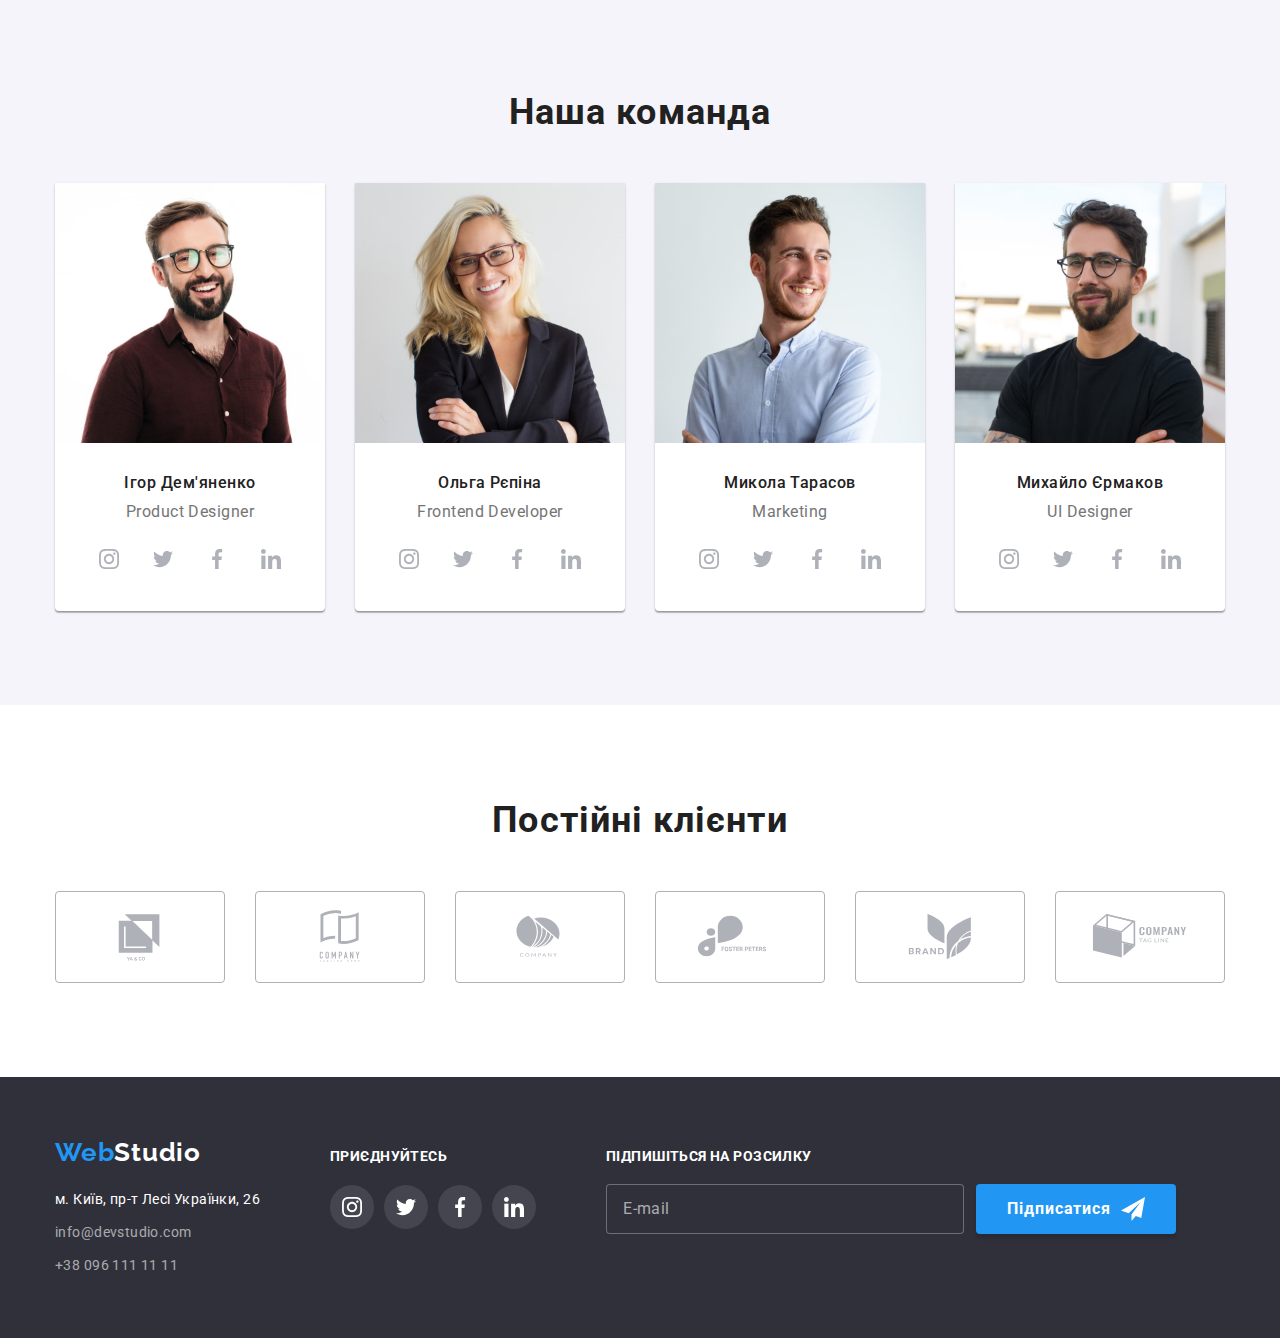
==== commit ed4feaea: "створення розсилки" ====
--- a/index.html
+++ b/index.html
@@ -450,91 +450,114 @@
     <!--footer-->
     <footer class="page-bottom">
       <div class="container bottom-box">
-        <div class="footer-left">
-        <a class="bottom-logo" href="./index.html">
-          <span class="bottom-logo-part">Web</span>Studio
-        </a>
-        <address>
-          <ul class="list">
-            <li class="retreat">
-              <a
-                class="map-point bottom-link"
-                href="https://goo.gl/maps/6KuGbbGbc5p562526"
-                target="_blank"
-                rel="nooperer norefferer nofollow"
-              >
-                м. Київ, пр-т Лесі Українки, 26
-              </a>
-            </li>
-            <li class="retreat">
-              <a
-                class="bottom-contact-mail bottom-link"
-                href="mailto:info@devstudio.com"
-              >
-                info@devstudio.com
-              </a>
-            </li>
-            <li class="retreat">
-              <a
-                class="bottom-phone-number bottom-link"
-                href="tel:+380961111111"
-              >
-                +38 096 111 11 11
-              </a>
-              </div>
-              <div class="join-container">
-                <h3 class="join">Приєднуйтесь</h3>
-                <ul class="social-list list">
-                  <li class="social-list-item">
-                    <a href="" class="social-list-link-join">
-                      <svg
-                        lang="en"
-                        aria-label="instagram icon"
-                        width="20" height="20"
-                      >
-                        <use href="./images/sprite.svg#icon-instagram"></use>
-                      </svg>
-                    </a>
-                  </li>
-                  <li class="social-list-item">
-                    <a href="" class="social-list-link-join">
-                      <svg
-                        lang="en"
-                        aria-label="twitter icon"
-                        width="20" height="20"
-                      >
-                        <use href="./images/sprite.svg#icon-twitter"></use>
-                      </svg>
-                    </a>
-                  </li>
-                  <li class="social-list-item">
-                    <a href="" class="social-list-link-join">
-                      <svg
-                        lang="en"
-                        aria-label="facebook icon"
-                        width="20" height="20"
-                      >
-                        <use href="./images/sprite.svg#icon-facebook"></use>
-                      </svg>
-                    </a>
-                  </li>
-                  <li class="social-list-item">
-                    <a href="" class="social-list-link-join">
-                      <svg
-                        lang="en"
-                        aria-label="linkedin icon"
-                        width="20" height="20"
-                      >
-                        <use href="./images/sprite.svg#icon-linkedin"></use>
-                      </svg>
-                    </a>
-                  </li>
-                </ul>
-              </div>
-            </li>
-          </ul>
-        </address>
-      </div>
+           <div class="footer-left">
+               <a class="bottom-logo" href="./index.html">
+               <span class="bottom-logo-part">Web</span>Studio
+               </a>
+              <!--Контакти-->
+               <address>
+                 <ul class="list">
+                    <li class="retreat">
+                       <a
+                       class="map-point bottom-link"
+                       href="https://goo.gl/maps/6KuGbbGbc5p562526"
+                       target="_blank"
+                       rel="nooperer norefferer nofollow"
+                       >
+                       м. Київ, пр-т Лесі Українки, 26
+                      </a>
+                   </li>
+                   <li class="retreat">
+                       <a
+                       class="bottom-contact-mail bottom-link"
+                       href="mailto:info@devstudio.com"
+                       >
+                       info@devstudio.com
+                       </a>
+                   </li>
+                   <li class="retreat">
+                       <a
+                       class="bottom-phone-number bottom-link"
+                       href="tel:+380961111111"
+                       >
+                       +38 096 111 11 11
+                       </a>
+                   </li>
+                 </ul>
+            </div>
+                   <!--Соціальні мережі-->
+             <div class="join-container">
+                 <h3 class="join">Приєднуйтесь</h3>
+                 <ul class="social-list list">
+                     <li class="social-list-item">
+                         <a href="" class="social-list-link-join">
+                         <svg
+                           lang="en"
+                           aria-label="instagram icon"
+                           width="20" height="20"
+                           >
+                             <use href="./images/sprite.svg#icon-instagram"></use>
+                         </svg>
+                        </a>
+                      </li>
+                      <li class="social-list-item">
+                           <a href="" class="social-list-link-join">
+                           <svg
+                             lang="en"
+                             aria-label="twitter icon"
+                             width="20" height="20"
+                             >
+                               <use href="./images/sprite.svg#icon-twitter"></use>
+                           </svg>
+                           </a>
+                       </li>
+                       <li class="social-list-item">
+                           <a href="" class="social-list-link-join">
+                           <svg
+                             lang="en"
+                             aria-label="facebook icon"
+                             width="20" height="20"
+                             >
+                               <use href="./images/sprite.svg#icon-facebook"></use>
+                           </svg>
+                           </a>
+                       </li>
+                       <li class="social-list-item">
+                           <a href="" class="social-list-link-join">
+                            <svg
+                               lang="en"
+                               aria-label="linkedin icon"
+                               width="20" height="20"
+                               >
+                                 <use href="./images/sprite.svg#icon-linkedin"></use>
+                             </svg>
+                           </a>
+                        </li>
+                  </ul>
+             </div>
+          </address>
+          <!--Підписка на розсилку-->
+          <div class="footer-mailing-box">
+           <p class="footer-miling-title">Підпишіться на розсилку</p>
+           <form class="footer-miling-form">
+            <label class="footer-mailing">
+              <input tapy="email"
+              class="footer-mailing-imput"
+              pattern="[a-z0-9._%+-]+@[a-z0-9.-]+\.[a-z]{2,4}$"
+              name="user_email"
+              placeholder="E-mail"
+              />
+            </label>
+            <button type="submit"
+            class="footer-mailing-buttom"
+            >Підписатися
+            <svg class="footer-mailing-buttom-icon" width="24" height="24">
+              <use href="./images/sprite.svg#icon-send"></use>
+            </svg>
+          </button>
+           </form>
+          </div>
+        </div>
     </footer>
 
     <div class="backdrop is-hidden" data-modal>
@@ -582,7 +605,7 @@
                     <span class="modal-form-imput-wrappe">
                          <input type="email"
                             class="modal-form-imput"
-                            pattern="[a-zA-Z0-9_-]@[a-zA-Z]{0-5}.[a-zA-Z]{2-4}"
+                            pattern="[a-z0-9._%+-]+@[a-z0-9.-]+\.[a-z]{2,4}$"
                             name="user_email"
                           />
                         <svg
--- a/css/styles.css
+++ b/css/styles.css
@@ -78,6 +78,7 @@
   align-items: center;
 }
 
+/* логотип */
 .logo {
   color: #000000;
   margin-right: 93px;
@@ -96,6 +97,7 @@
   letter-spacing: 0.03em;
 }
 
+/* навігація */
 .menu {
   display: flex;
   column-gap: 50px;
@@ -124,6 +126,7 @@
   color: var(--accent-color);
 }
 
+/* підкреслення */
 .menu-link.current::after {
   content: "";
   position: absolute;
@@ -140,6 +143,7 @@
   color: var(--accent-color);
 }
 
+/* контакти */
 .contact-list {
   display: flex;
   column-gap: 50px;
@@ -168,8 +172,13 @@
 }
 
 /*===================/header====================*/
+
 /*====================MAIN======================*/
 /*===================SECTION 1==================*/
+
+/* основний акцент */
+
+/* фоновий малюнок */
 .main-top {
   background-image: linear-gradient(
       rgba(47, 48, 58, 0.4),
@@ -184,6 +193,7 @@
   margin: 0 auto;
 }
 
+/* заголовок */
 .headline {
   font-weight: 900;
   font-size: 44px;
@@ -195,7 +205,7 @@
   color: #ffffff;
 }
 
-/*buttom*/
+/* buttom */
 .modal-open-btn {
   font-family: "Roboto", sans-serif;
   font-weight: 700;
@@ -222,6 +232,8 @@
 }
 /*===================/section 1==================*/
 /*====================SECTION 2==================*/
+
+/* особливості */
 .features-list {
   display: flex;
   gap: 30px;
@@ -251,6 +263,7 @@
   padding-top: 94px;
 }
 
+/*---приховування заголовку---- */
 .visually-hidden {
   position: absolute;
   white-space: nowrap;
@@ -282,6 +295,8 @@
 /*===================/section 2==================*/
 /*====================section 3==================*/
 
+/* чим ми займаємося */
+
 .working-list {
   display: flex;
   gap: 30px;
@@ -514,6 +529,72 @@
 .social-list-link-join:hover,
 .social-list-link-join:focus {
   background-color: var(--accent-color);
+}
+
+/*-Підписка на розсилку-*/
+.footer-miling-title {
+  font-weight: 700;
+  font-size: 14px;
+  line-height: 16px;
+  letter-spacing: 0.03em;
+  text-transform: uppercase;
+  color: #ffffff;
+  margin-bottom: 20px;
+}
+
+.footer-miling-form {
+  display: flex;
+  gap: 12px;
+}
+
+.footer-mailing-imput {
+  border: 1px solid rgba(255, 255, 255, 0.3);
+  border-radius: 4px;
+  background-color: #2f303a;
+  color: #ffffff;
+  cursor: text;
+  width: 358px;
+  height: 50px;
+  padding-left: 16px;
+}
+
+.footer-mailing-imput::placeholder {
+  font-size: 16px;
+  line-height: 20px;
+  letter-spacing: 0.03em;
+  color: rgba(255, 255, 255, 0.6);
+}
+
+.footer-mailing-buttom {
+  font-family: "Roboto", sans-serif;
+  font-style: normal;
+  font-weight: 700;
+  font-size: 16px;
+  line-height: 1.9;
+  background-color: var(--accent-color);
+  letter-spacing: 0.06em;
+  color: #ffffff;
+  margin: 0 auto;
+  border: 0;
+  border-radius: 4px;
+  width: 200px;
+  height: 50px;
+  display: flex;
+  align-items: center;
+  justify-content: center;
+  box-shadow: 0px 4px 4px rgba(0, 0, 0, 0.15);
+  transition: background-color var(--transition-dur-and-func);
+}
+
+.footer-mailing-buttom-icon {
+  fill: #ffffff;
+  margin-left: 10px;
+}
+
+.footer-mailing-buttom:focus,
+.footer-mailing-buttom:hover {
+  background-color: #188ce8;
+  box-shadow: 0px 4px 4px rgba(0, 0, 0, 0.15);
 }
 
 /*======================/footer==================*/
@@ -685,7 +766,6 @@
   left: 50%;
   transform: translate(-50%, -50%);
   width: 528px;
-  height: 581px;
   background-color: #ffffff;
   box-shadow: 0px 1px 3px rgba(0, 0, 0, 0.12), 0px 1px 1px rgba(0, 0, 0, 0.14),
     0px 2px 1px rgba(0, 0, 0, 0.2);
@@ -736,9 +816,10 @@
 }
 
 .modal-form-imput {
-  cursor: pointer;
+  cursor: text;
   width: 100%;
   height: 40px;
+  font-size: 12px;
   border-radius: 4px;
   border: 1px solid rgba(33, 33, 33, 0.2);
   padding-left: 42px;
@@ -783,6 +864,7 @@
   cursor: text;
   width: 100%;
   height: 120px;
+  font-size: 12px;
   border-radius: 4px;
   border: 1px solid rgba(33, 33, 33, 0.2);
   padding: 12px 16px;
@@ -817,7 +899,7 @@
 }
 
 .modal-form-own-checkbox {
-  border: 1px solid #212121;
+  border: 2px solid #212121;
   border-radius: 2px;
   fill: #ffffff;
   cursor: pointer;
@@ -857,6 +939,10 @@
   letter-spacing: 0.03em;
   text-decoration-line: underline;
   color: #2196f3;
+}
+
+.conditions:hover {
+  text-decoration: none;
 }
 
 .modal-form-submit {
